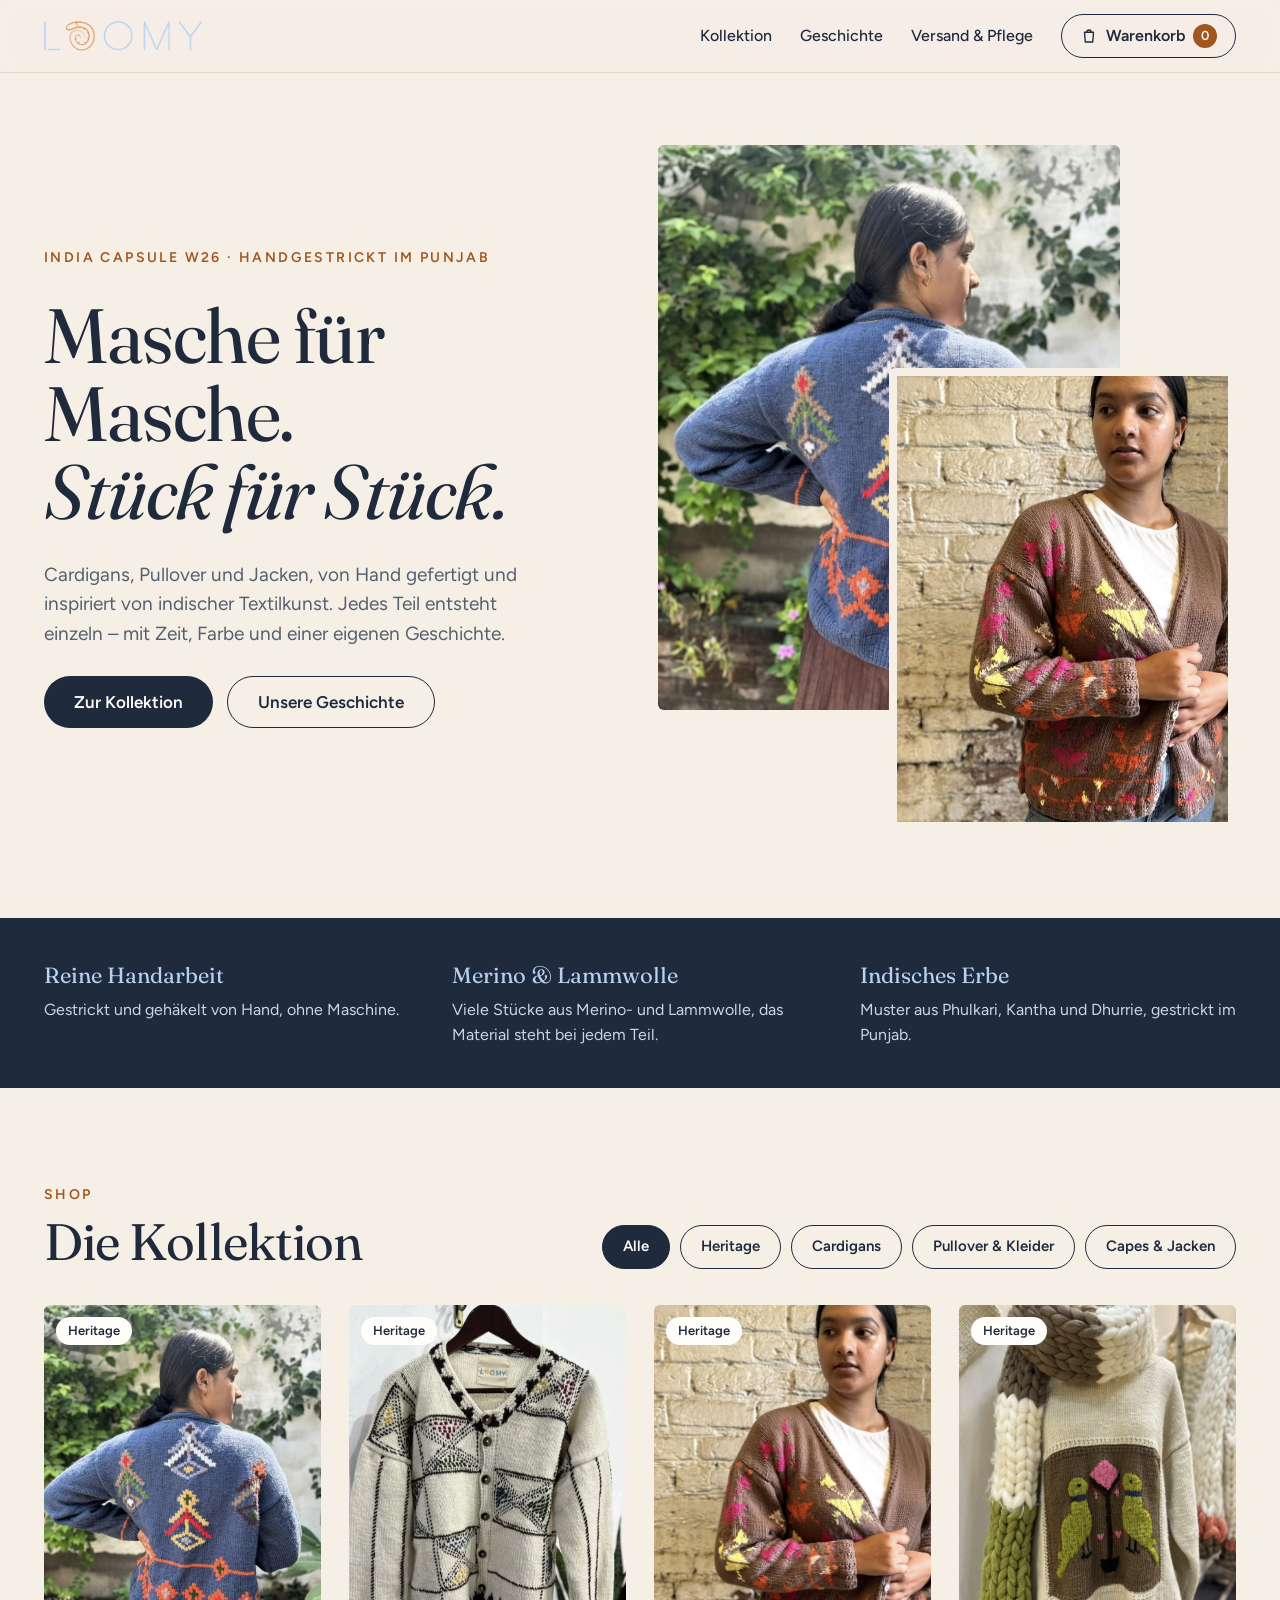
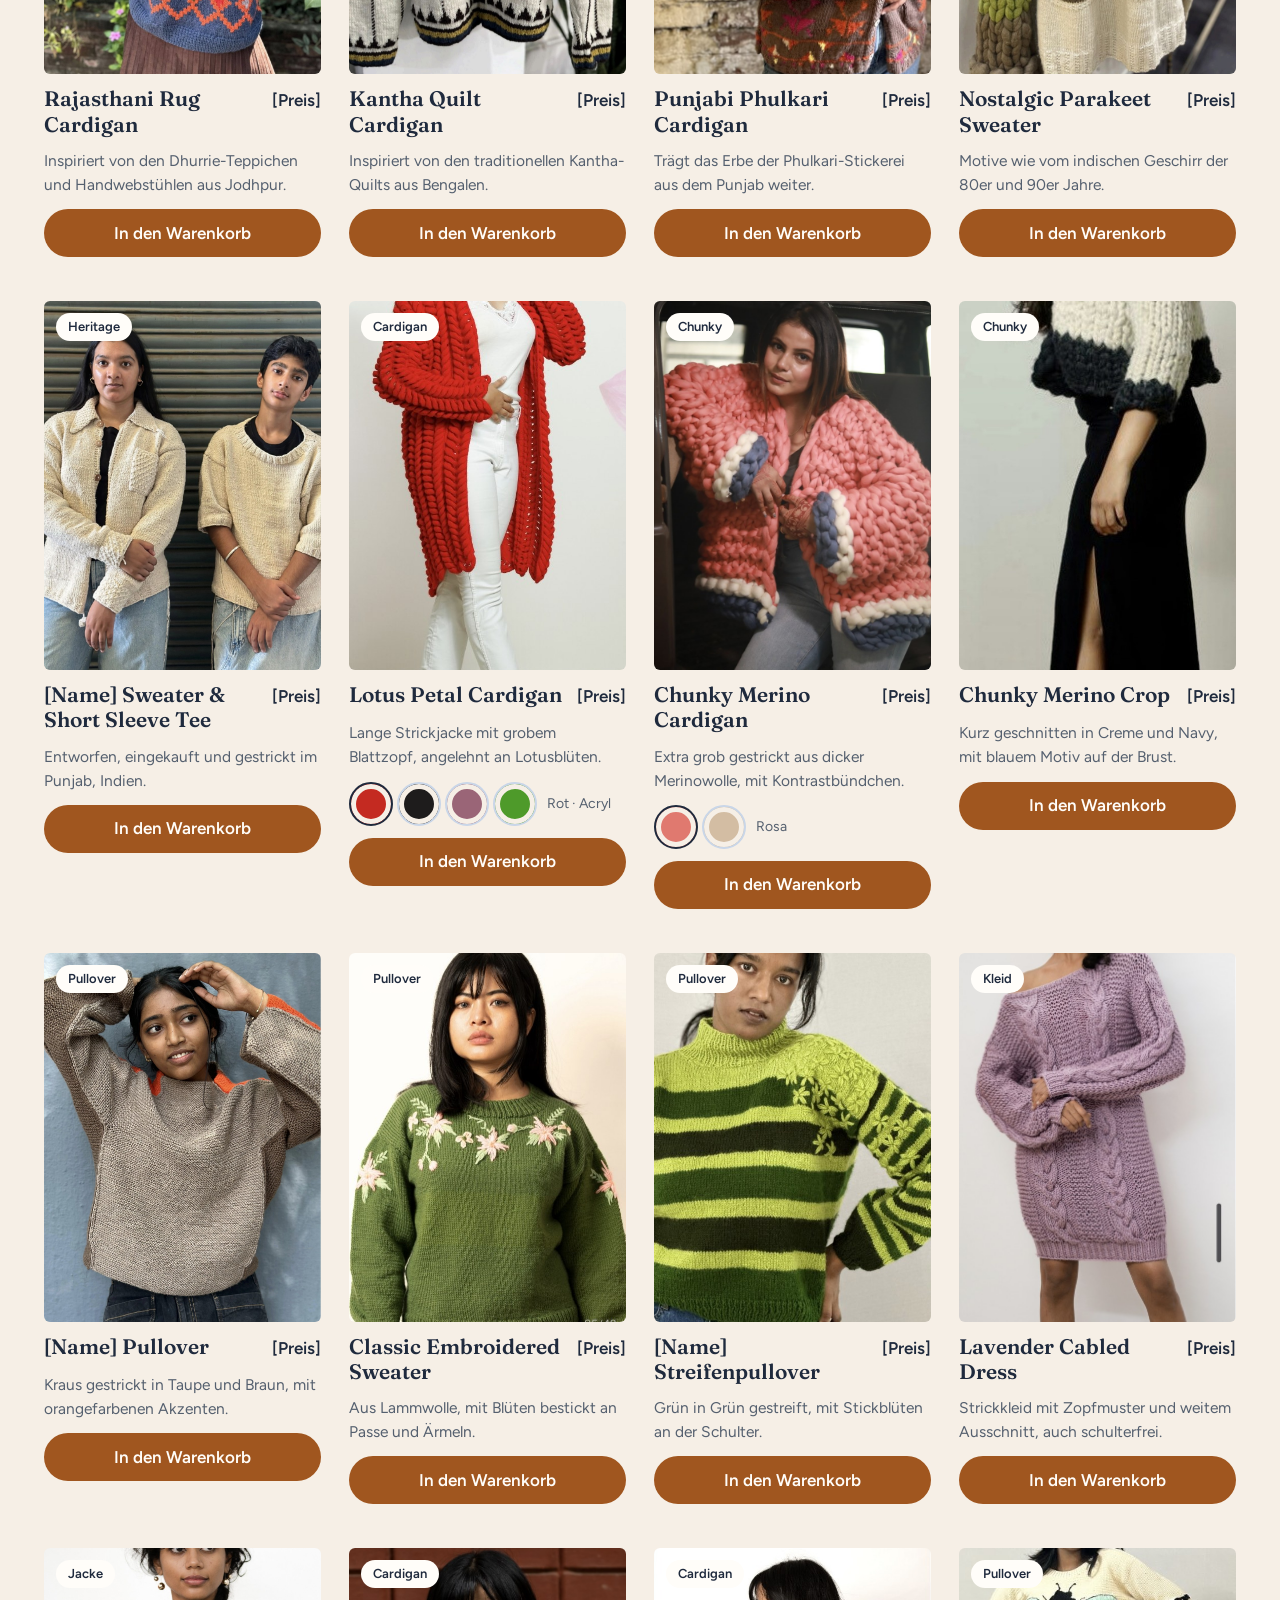
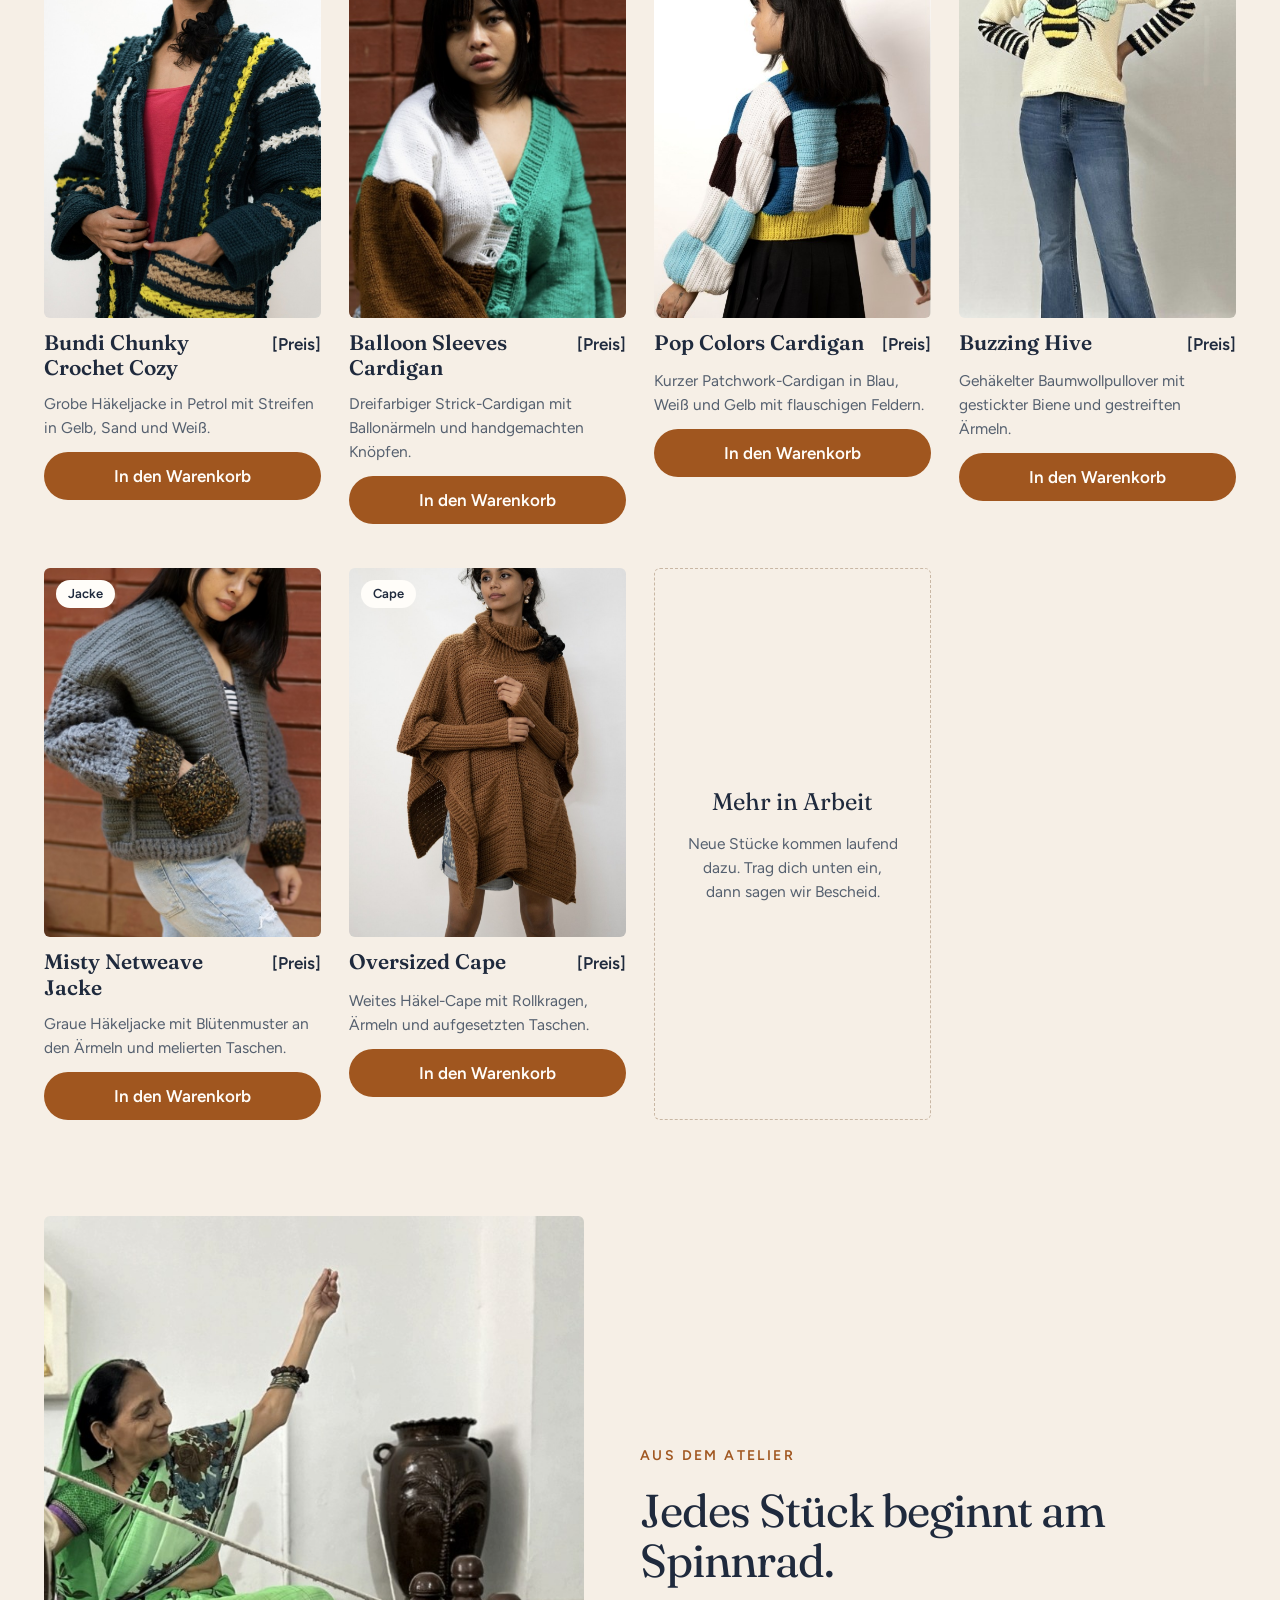
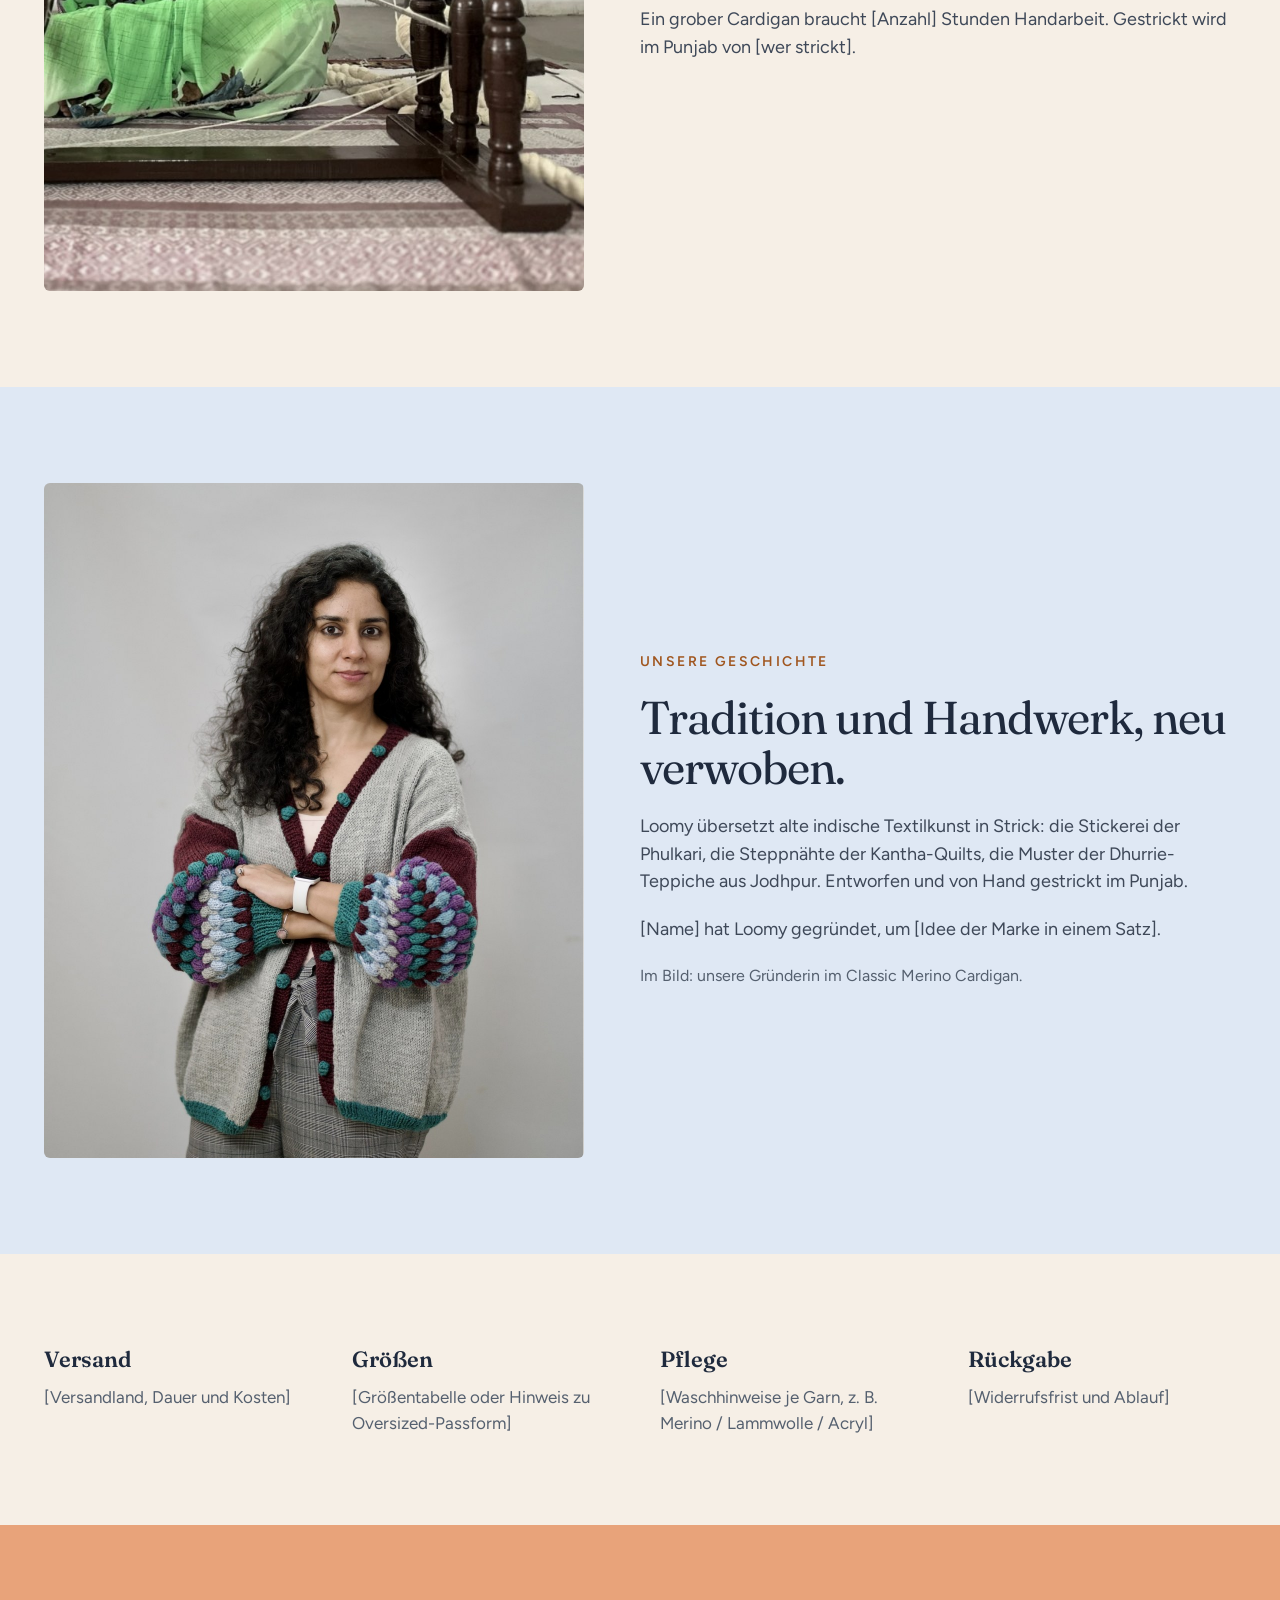
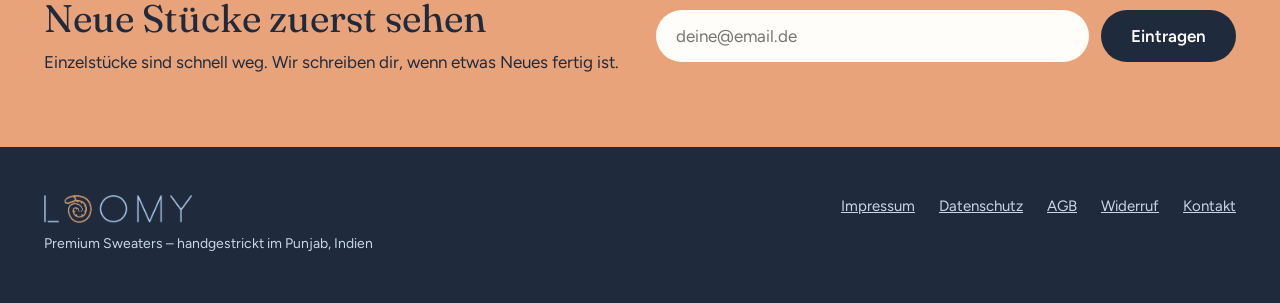
==== index.html @ 989e9a71 "Loomy Landingpage & Shop – erster Entwurf Co-Authored-By: Claude Opus 5.5 <noreply@anthropic.com> Cl" ====
<!doctype html>
<html lang="de">
<head>
<meta charset="utf-8">
<meta name="viewport" content="width=device-width, initial-scale=1">
<meta name="robots" content="noindex, nofollow">
<title>Loomy – Handgestrickt im Punjab</title>
<link rel="icon" href="img/logo.png">
<link rel="preconnect" href="https://fonts.googleapis.com">
<link rel="preconnect" href="https://fonts.gstatic.com" crossorigin>
<link rel="stylesheet" href="https://fonts.googleapis.com/css2?family=Fraunces:ital,opsz,wght@0,9..144,400;0,9..144,600;1,9..144,400&family=Figtree:wght@400;500;600&display=swap">
<style>
:root{
  --bg:#F6EFE6; --surface:#FFFDF9; --ink:#1F2A3D; --muted:#55606F; --body:#3E4858;
  --accent:#A0561F; --line:#E4D7C8; --line-soft:#EFE6DA; --placeholder:#E9DED1;
  --on-dark:#F6EFE6; --on-dark-muted:#C9D6E8; --logo-blue:#B9D0EE;
  --story:#DFE8F4; --peach:#E8A37A; --border-soft:#C9D6E8;
}
*{box-sizing:border-box}
html{scroll-behavior:smooth}
body{margin:0;background:var(--bg);color:var(--ink);font-family:'Figtree',system-ui,sans-serif;font-size:17px;line-height:1.55}
a{color:var(--ink)}a:hover{color:var(--accent)}
img{max-width:100%}
.serif{font-family:'Fraunces',Georgia,serif}
.wrap{max-width:1240px;margin:0 auto;padding-left:24px;padding-right:24px}
.eyebrow{margin:0;font-size:14px;font-weight:600;letter-spacing:2.4px;text-transform:uppercase;color:var(--accent)}
.btn{display:inline-flex;align-items:center;justify-content:center;min-height:52px;padding:0 30px;border-radius:999px;font:inherit;font-weight:600;text-decoration:none;cursor:pointer}
.btn-dark{background:var(--ink);color:var(--surface);border:none}
.btn-dark:hover{color:var(--surface);opacity:.92}
.btn-outline{background:transparent;color:var(--ink);border:1.5px solid var(--ink)}
.btn:focus-visible,button:focus-visible,a:focus-visible,input:focus-visible{outline:3px solid var(--accent);outline-offset:2px}

/* Header */
header{position:sticky;top:0;z-index:20;background:rgba(246,239,230,.94);backdrop-filter:blur(6px);border-bottom:1px solid var(--line)}
.head{display:flex;flex-wrap:wrap;align-items:center;justify-content:space-between;gap:16px;padding-top:14px;padding-bottom:14px}
.logo-link{display:flex;align-items:center;min-height:44px}
.logo-link img{height:30px;width:auto;display:block}
nav.main{display:flex;flex-wrap:wrap;align-items:center;gap:28px;font-weight:500;font-size:16px}
nav.main a{text-decoration:none}
.cart-btn{display:flex;align-items:center;gap:8px;min-height:44px;padding:0 18px;border-radius:999px;border:1.5px solid var(--ink);background:transparent;color:var(--ink);font:inherit;font-weight:600;cursor:pointer}
.badge{min-width:24px;height:24px;padding:0 7px;border-radius:999px;background:var(--accent);color:var(--surface);font-size:13px;display:inline-flex;align-items:center;justify-content:center}

/* Hero */
.hero{display:flex;flex-wrap:wrap;align-items:center;gap:56px;padding-top:72px;padding-bottom:88px}
.hero-text{flex:1 1 440px;min-width:0;display:flex;flex-direction:column;gap:28px}
.hero h1{margin:0;font-weight:400;font-size:clamp(44px,6vw,80px);line-height:1.02;letter-spacing:-1.5px}
.hero h1 em{font-style:italic}
.lead{margin:0;max-width:480px;font-size:19px;color:var(--muted)}
.actions{display:flex;flex-wrap:wrap;gap:14px}
.hero-pics{flex:1 1 460px;min-width:0;display:grid;grid-template-columns:repeat(5,minmax(0,1fr));grid-template-rows:80px 1fr 120px}
.hero-pics .main{grid-column:1/5;grid-row:1/3;width:100%;height:100%;min-height:520px;object-fit:cover;border-radius:6px}
.hero-pics .inset{grid-column:3/6;grid-row:2/4;align-self:end;width:100%;aspect-ratio:3/4;object-fit:cover;border-radius:6px;border:8px solid var(--bg)}

/* Value band */
.band{background:var(--ink);color:var(--on-dark)}
.band .wrap{padding-top:40px;padding-bottom:40px;display:grid;grid-template-columns:repeat(auto-fit,minmax(240px,1fr));gap:32px}
.band h3{margin:0 0 6px;font-family:'Fraunces',serif;font-weight:400;font-size:22px;color:var(--logo-blue)}
.band p{margin:0;color:var(--on-dark-muted);font-size:16px}

/* Shop */
#shop{padding-top:96px;padding-bottom:64px;display:flex;flex-direction:column;gap:36px}
.shop-head{display:flex;flex-wrap:wrap;align-items:flex-end;justify-content:space-between;gap:24px}
.shop-head h2{margin:10px 0 0;font-weight:400;font-size:clamp(36px,4vw,56px);line-height:1.05;letter-spacing:-1px}
.filters{display:flex;flex-wrap:wrap;gap:10px}
.filters button{min-height:44px;padding:0 20px;border-radius:999px;font:inherit;font-size:15px;font-weight:600;cursor:pointer;border:1.5px solid var(--ink);background:transparent;color:var(--ink)}
.filters button[aria-pressed="true"]{background:var(--ink);color:var(--surface)}
.grid{display:grid;grid-template-columns:repeat(auto-fill,minmax(260px,1fr));gap:44px 28px}
.card{display:flex;flex-direction:column;gap:12px}
.card .pic{position:relative;border-radius:6px;overflow:hidden;background:var(--placeholder)}
.card .pic img{display:block;width:100%;aspect-ratio:3/4;object-fit:cover;transition:transform .5s ease}
.card:hover .pic img{transform:scale(1.03)}
.tag{position:absolute;top:12px;left:12px;padding:4px 12px;border-radius:999px;background:var(--surface);font-size:13px;font-weight:600}
.card .row{display:flex;justify-content:space-between;align-items:baseline;gap:12px}
.card h3{margin:0;font-family:'Fraunces',serif;font-weight:600;font-size:21px;line-height:1.2}
.price{margin:0;font-weight:600;white-space:nowrap}
.desc{margin:0;color:var(--muted);font-size:15.5px}
.swatches{display:flex;flex-wrap:wrap;align-items:center;gap:4px}
.swatch{width:44px;height:44px;padding:0;border-radius:999px;cursor:pointer;border:2px solid var(--border-soft);box-shadow:inset 0 0 0 5px var(--bg)}
.swatch[aria-pressed="true"]{border-color:var(--ink)}
.swatch-label{margin-left:6px;font-size:14px;color:var(--muted)}
.add{min-height:48px;border-radius:999px;border:none;background:var(--accent);color:var(--surface);font:inherit;font-weight:600;cursor:pointer}
.add:hover{filter:brightness(1.08)}
.more{display:flex;flex-direction:column;justify-content:center;align-items:center;gap:12px;min-height:360px;padding:32px;border:1.5px dashed #C9B7A4;border-radius:6px;text-align:center}
.more p{margin:0}

/* Split sections */
.split{display:flex;flex-wrap:wrap;align-items:center;gap:56px}
.split > img{flex:1 1 400px;min-width:0;width:100%;max-width:540px;aspect-ratio:4/5;object-fit:cover;border-radius:6px}
.split .text{flex:1 1 380px;min-width:0;display:flex;flex-direction:column;gap:20px}
.split h2{margin:0;font-weight:400;font-size:clamp(32px,3.6vw,52px);line-height:1.08;letter-spacing:-1px}
.split p.body{margin:0;font-size:18px;color:var(--body)}
.atelier{padding-top:32px;padding-bottom:96px}
.story{background:var(--story)}
.story .wrap{padding-top:96px;padding-bottom:96px}

/* Service */
#service{padding-top:88px;padding-bottom:88px;display:grid;grid-template-columns:repeat(auto-fit,minmax(240px,1fr));gap:40px}
#service h3{margin:0 0 8px;font-family:'Fraunces',serif;font-weight:600;font-size:22px}
#service p{margin:0;color:var(--muted)}

/* Newsletter */
.newsletter{background:var(--peach);color:var(--ink)}
.newsletter .wrap{padding-top:72px;padding-bottom:72px;display:flex;flex-wrap:wrap;align-items:center;justify-content:space-between;gap:32px}
.newsletter h2{margin:0 0 10px;font-weight:400;font-size:clamp(30px,3vw,42px);line-height:1.1}
.newsletter p{margin:0;font-size:17px}
.nl-form{flex:1 1 380px;display:flex;flex-wrap:wrap;gap:12px}
.nl-form input{flex:1 1 220px;min-height:52px;padding:0 20px;border-radius:999px;border:none;font:inherit;color:var(--ink);background:var(--surface)}
.sr-only{position:absolute;width:1px;height:1px;overflow:hidden;clip:rect(0 0 0 0);white-space:nowrap}

/* Footer */
footer{background:var(--ink);color:var(--on-dark-muted)}
footer .wrap{padding-top:48px;padding-bottom:48px;display:flex;flex-wrap:wrap;justify-content:space-between;gap:24px;font-size:15px}
footer img{height:28px;width:auto;display:block}
footer p{margin:10px 0 0;font-size:14px}
footer nav{display:flex;flex-wrap:wrap;gap:24px}
footer a{color:var(--on-dark-muted)}footer a:hover{color:var(--on-dark)}

/* Cart drawer */
.overlay{position:fixed;inset:0;z-index:50;background:rgba(31,42,61,.45);display:flex;justify-content:flex-end}
.overlay[hidden]{display:none}
.drawer{width:100%;max-width:420px;height:100%;background:var(--surface);display:flex;flex-direction:column}
.drawer-head{display:flex;align-items:center;justify-content:space-between;padding:20px 24px;border-bottom:1px solid var(--line)}
.drawer-head h2{margin:0;font-family:'Fraunces',serif;font-weight:600;font-size:26px}
.icon-btn{width:44px;height:44px;border-radius:999px;border:1px solid var(--line);background:transparent;cursor:pointer;display:flex;align-items:center;justify-content:center;color:var(--ink)}
.drawer-body{flex:1 1 auto;overflow-y:auto;padding:8px 24px}
.empty{margin:40px 0;color:var(--muted);text-align:center}
.line{display:flex;gap:16px;padding:16px 0;border-bottom:1px solid var(--line-soft)}
.line img{width:80px;height:104px;object-fit:cover;border-radius:4px;flex:none}
.line .info{flex:1 1 auto;display:flex;flex-direction:column;gap:6px}
.line p{margin:0}
.line .sub{color:var(--muted);font-size:14px}
.qty{display:flex;align-items:center;gap:10px}
.qty button.step{width:44px;height:44px;border-radius:999px;border:1px solid var(--border-soft);background:transparent;font:inherit;font-size:20px;cursor:pointer;color:var(--ink)}
.qty span{min-width:20px;text-align:center;font-weight:600}
.remove{margin-left:auto;min-height:44px;border:none;background:transparent;color:var(--muted);font:inherit;font-size:14px;text-decoration:underline;cursor:pointer}
.drawer-foot{padding:20px 24px 28px;border-top:1px solid var(--line);display:flex;flex-direction:column;gap:14px}
.total{display:flex;justify-content:space-between;font-weight:600}
.drawer-foot small{color:var(--muted);font-size:14px}

@media (max-width:600px){
  nav.main{gap:16px}
  nav.main a{display:none}
  .hero{padding-top:40px;gap:40px}
  .hero-pics .main{min-height:380px}
}
</style>
</head>
<body>

<header>
  <div class="wrap head">
    <a class="logo-link" href="#top" aria-label="Loomy – zur Startseite"><img src="img/logo.png" alt="Loomy"></a>
    <nav class="main" aria-label="Hauptnavigation">
      <a href="#shop">Kollektion</a>
      <a href="#geschichte">Geschichte</a>
      <a href="#service">Versand &amp; Pflege</a>
      <button class="cart-btn" id="openCart" aria-label="Warenkorb öffnen">
        <svg aria-hidden="true" width="18" height="18" viewBox="0 0 24 24" fill="none" stroke="currentColor" stroke-width="1.8" stroke-linecap="round" stroke-linejoin="round"><path d="M6 7h12l-1 13H7L6 7z"/><path d="M9 7a3 3 0 0 1 6 0"/></svg>
        <span>Warenkorb</span>
        <span class="badge" id="cartBadge">0</span>
      </button>
    </nav>
  </div>
</header>

<main>
<section id="top" class="wrap hero">
  <div class="hero-text">
    <p class="eyebrow">India Capsule W26 · Handgestrickt im Punjab</p>
    <h1 class="serif">Masche für Masche.<br><em>Stück für Stück.</em></h1>
    <p class="lead">Cardigans, Pullover und Jacken, von Hand gefertigt und inspiriert von indischer Textilkunst. Jedes Teil entsteht einzeln – mit Zeit, Farbe und einer eigenen Geschichte.</p>
    <div class="actions">
      <a class="btn btn-dark" href="#shop">Zur Kollektion</a>
      <a class="btn btn-outline" href="#geschichte">Unsere Geschichte</a>
    </div>
  </div>
  <div class="hero-pics">
    <img class="main" src="img/rug.jpg" alt="Blauer Strick-Cardigan mit Dhurrie-Motiven, Rückansicht">
    <img class="inset" src="img/phulkari.jpg" alt="Brauner Cardigan mit Phulkari-Motiven">
  </div>
</section>

<section class="band" aria-label="Was uns ausmacht">
  <div class="wrap">
    <div><h3>Reine Handarbeit</h3><p>Gestrickt und gehäkelt von Hand, ohne Maschine.</p></div>
    <div><h3>Merino &amp; Lammwolle</h3><p>Viele Stücke aus Merino- und Lammwolle, das Material steht bei jedem Teil.</p></div>
    <div><h3>Indisches Erbe</h3><p>Muster aus Phulkari, Kantha und Dhurrie, gestrickt im Punjab.</p></div>
  </div>
</section>

<section id="shop" class="wrap">
  <div class="shop-head">
    <div>
      <p class="eyebrow">Shop</p>
      <h2 class="serif">Die Kollektion</h2>
    </div>
    <div class="filters" id="filters" role="group" aria-label="Kategorie filtern"></div>
  </div>
  <div class="grid" id="grid"></div>
</section>

<section class="wrap split atelier" aria-label="Aus dem Atelier">
  <img src="img/spinning.jpg" alt="Eine Frau im grünen Sari spinnt Garn an einem hölzernen Spinnrad" loading="lazy">
  <div class="text">
    <p class="eyebrow">Aus dem Atelier</p>
    <h2 class="serif">Jedes Stück beginnt am Spinnrad.</h2>
    <p class="body">Ein grober Cardigan braucht [Anzahl] Stunden Handarbeit. Gestrickt wird im Punjab von [wer strickt].</p>
  </div>
</section>

<section id="geschichte" class="story">
  <div class="wrap split">
    <img src="img/founder.jpg" alt="Die Gründerin im grauen Merino-Cardigan mit bunten Bubble-Ärmeln" loading="lazy">
    <div class="text">
      <p class="eyebrow">Unsere Geschichte</p>
      <h2 class="serif">Tradition und Handwerk, neu verwoben.</h2>
      <p class="body">Loomy übersetzt alte indische Textilkunst in Strick: die Stickerei der Phulkari, die Steppnähte der Kantha-Quilts, die Muster der Dhurrie-Teppiche aus Jodhpur. Entworfen und von Hand gestrickt im Punjab.</p>
      <p class="body">[Name] hat Loomy gegründet, um [Idee der Marke in einem Satz].</p>
      <p class="body" style="font-size:16px;color:var(--muted)">Im Bild: unsere Gründerin im Classic Merino Cardigan.</p>
    </div>
  </div>
</section>

<section id="service" class="wrap">
  <div><h3>Versand</h3><p>[Versandland, Dauer und Kosten]</p></div>
  <div><h3>Größen</h3><p>[Größentabelle oder Hinweis zu Oversized-Passform]</p></div>
  <div><h3>Pflege</h3><p>[Waschhinweise je Garn, z. B. Merino / Lammwolle / Acryl]</p></div>
  <div><h3>Rückgabe</h3><p>[Widerrufsfrist und Ablauf]</p></div>
</section>

<section class="newsletter" aria-label="Newsletter">
  <div class="wrap">
    <div style="flex:1 1 380px">
      <h2 class="serif">Neue Stücke zuerst sehen</h2>
      <p>Einzelstücke sind schnell weg. Wir schreiben dir, wenn etwas Neues fertig ist.</p>
    </div>
    <form class="nl-form" onsubmit="return false">
      <label class="sr-only" for="nl-mail">E-Mail-Adresse</label>
      <input id="nl-mail" type="email" placeholder="deine@email.de">
      <button class="btn btn-dark" type="submit">Eintragen</button>
    </form>
  </div>
</section>
</main>

<footer>
  <div class="wrap">
    <div>
      <img src="img/logo.png" alt="Loomy">
      <p>Premium Sweaters – handgestrickt im Punjab, Indien</p>
    </div>
    <nav aria-label="Rechtliches">
      <a href="#top">Impressum</a>
      <a href="#top">Datenschutz</a>
      <a href="#top">AGB</a>
      <a href="#top">Widerruf</a>
      <a href="#top">Kontakt</a>
    </nav>
  </div>
</footer>

<div class="overlay" id="overlay" hidden>
  <aside class="drawer" role="dialog" aria-modal="true" aria-labelledby="cartTitle">
    <div class="drawer-head">
      <h2 id="cartTitle">Warenkorb</h2>
      <button class="icon-btn" id="closeCart" aria-label="Warenkorb schließen">
        <svg aria-hidden="true" width="18" height="18" viewBox="0 0 24 24" fill="none" stroke="currentColor" stroke-width="2" stroke-linecap="round"><path d="M6 6l12 12M18 6L6 18"/></svg>
      </button>
    </div>
    <div class="drawer-body" id="cartBody"></div>
    <div class="drawer-foot">
      <div class="total"><span id="cartCount">0 Artikel</span><span>[Summe]</span></div>
      <small>inkl. MwSt., zzgl. [Versandkosten]</small>
      <button class="btn btn-dark" type="button">Zur Kasse</button>
    </div>
  </aside>
</div>

<script src="shop.js"></script>
</body>
</html>
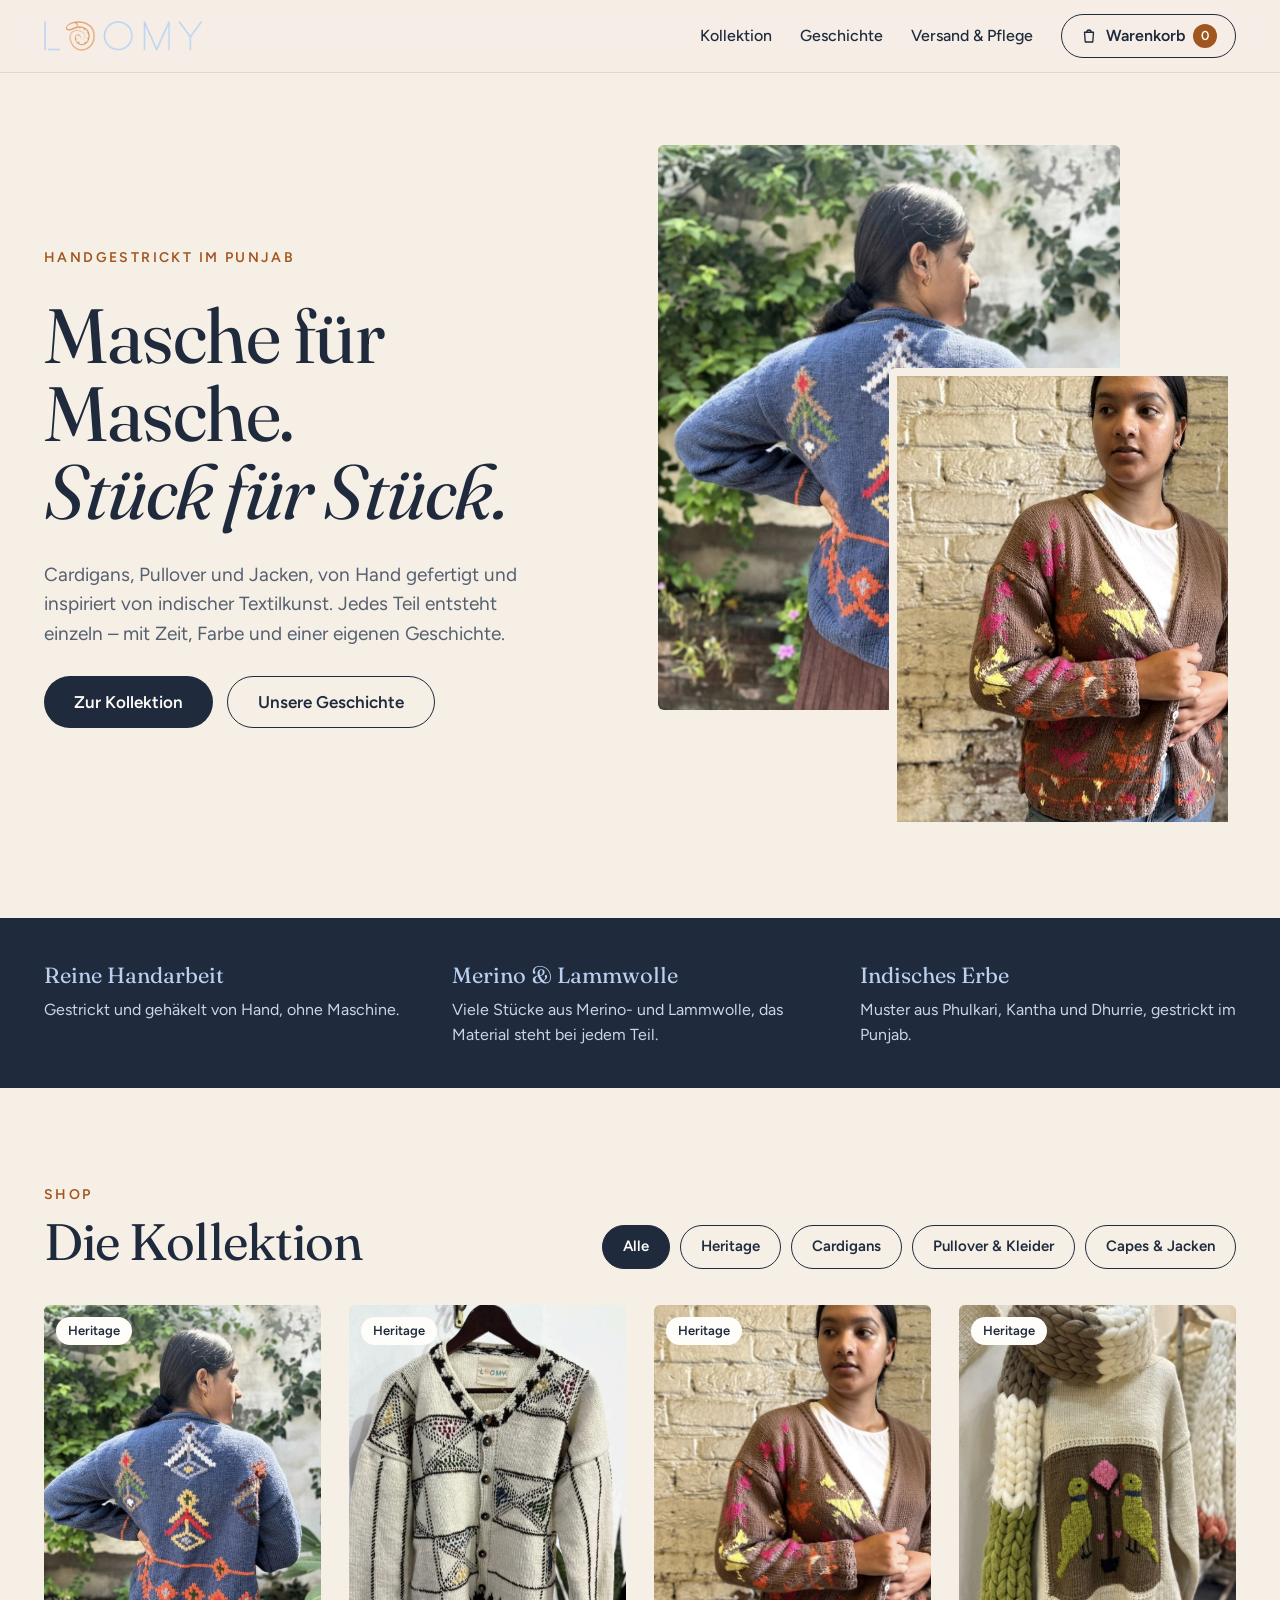
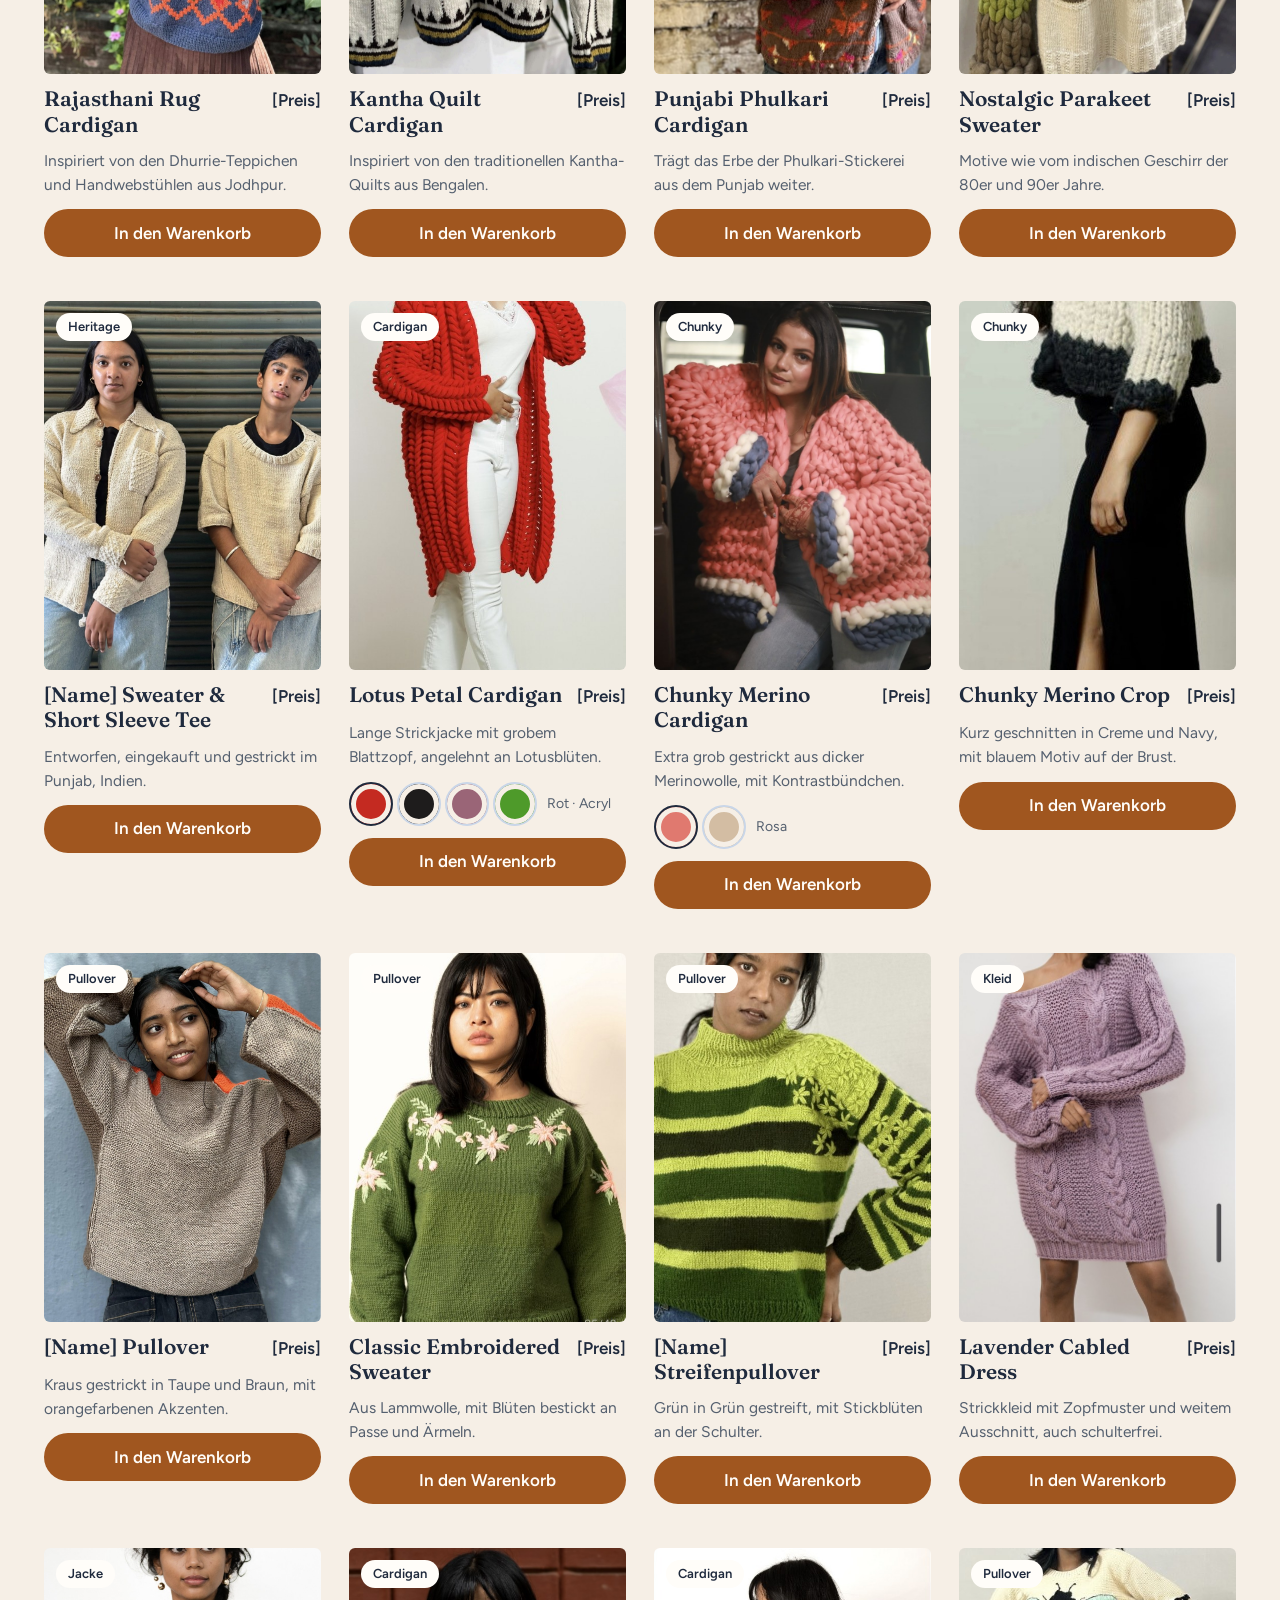
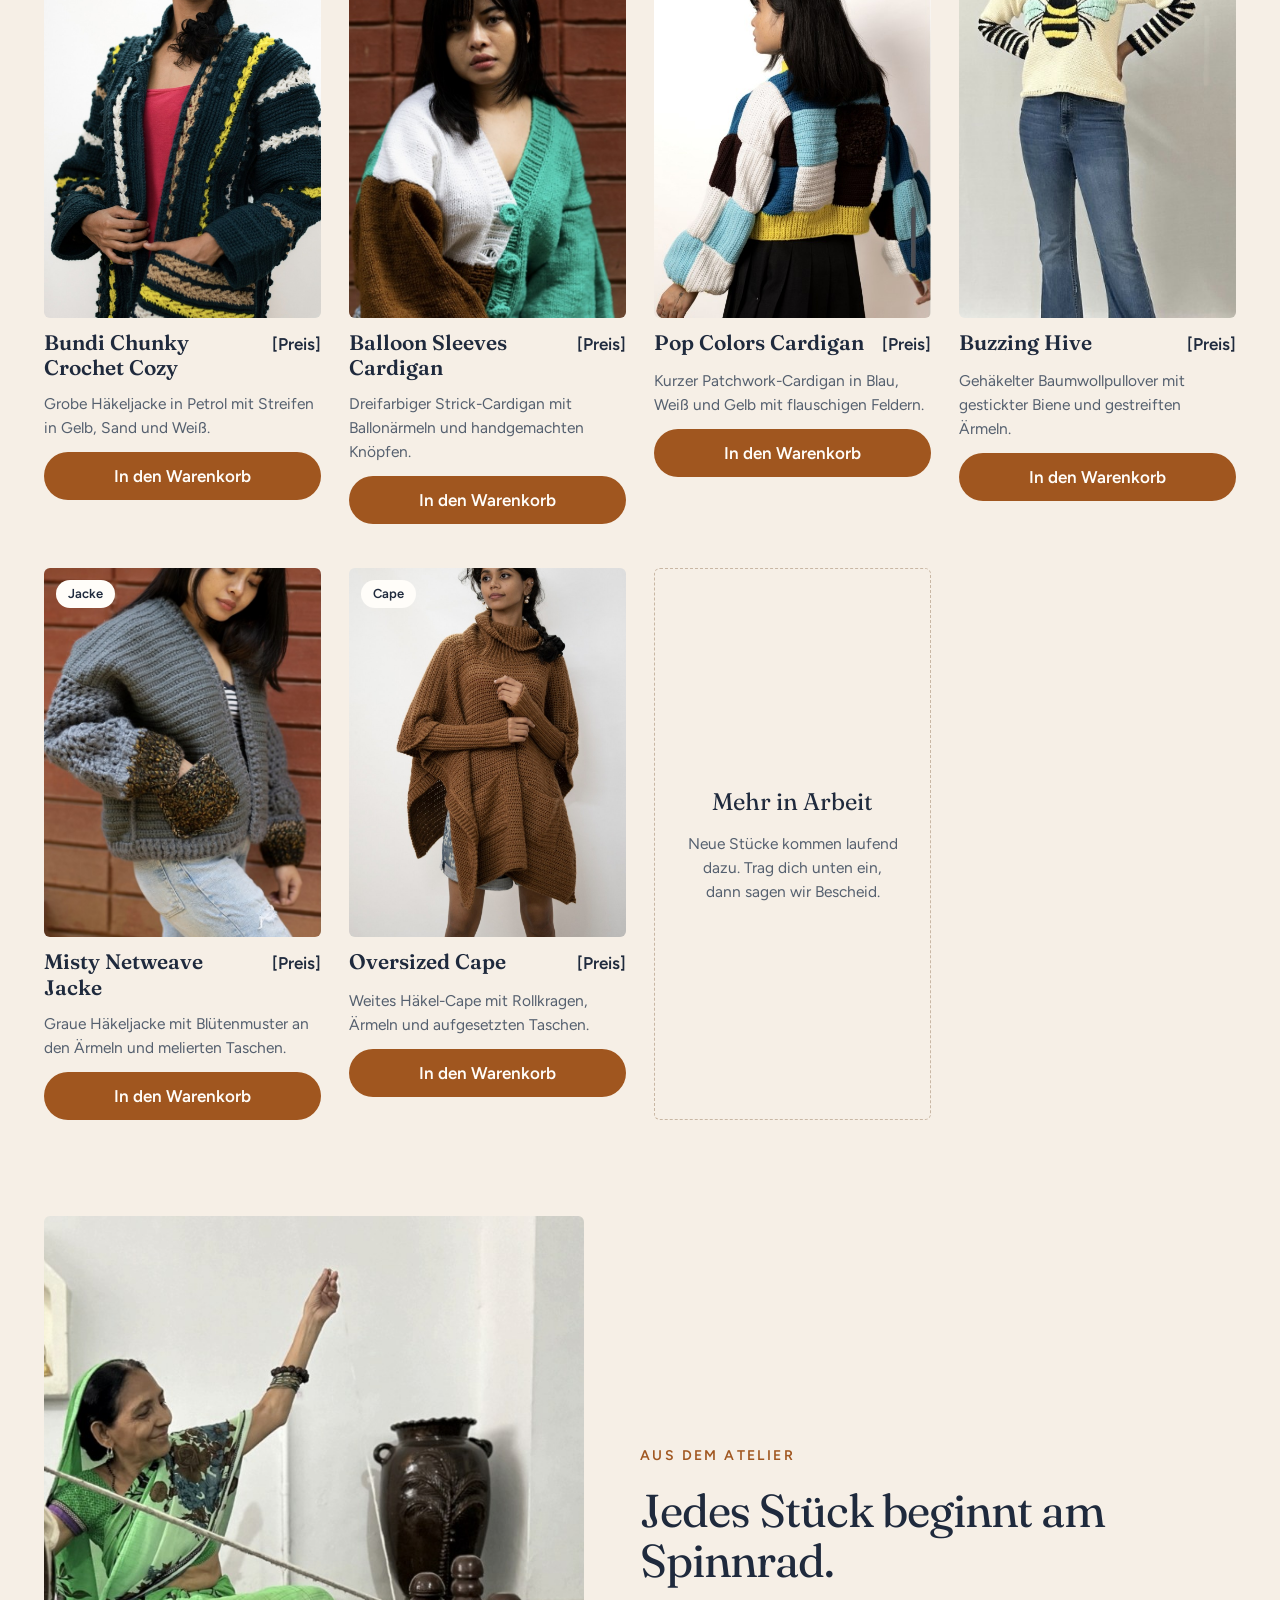
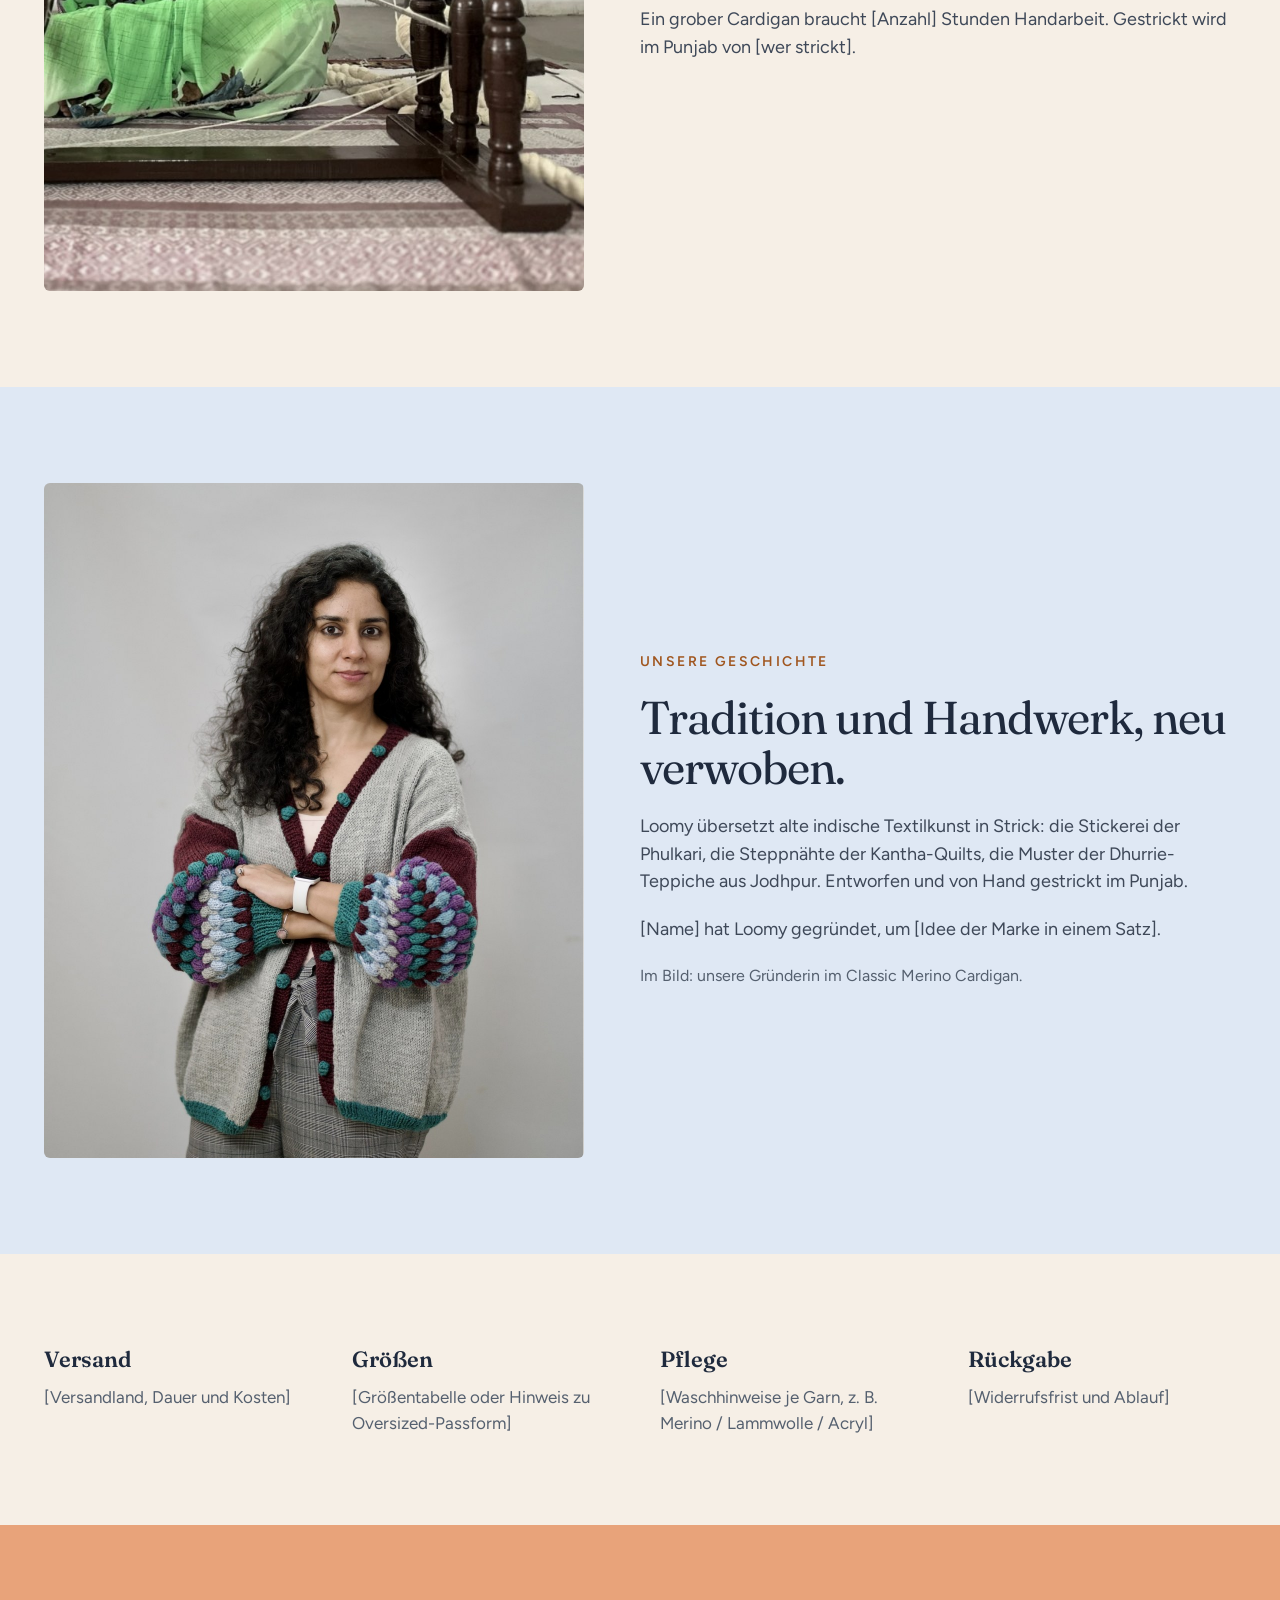
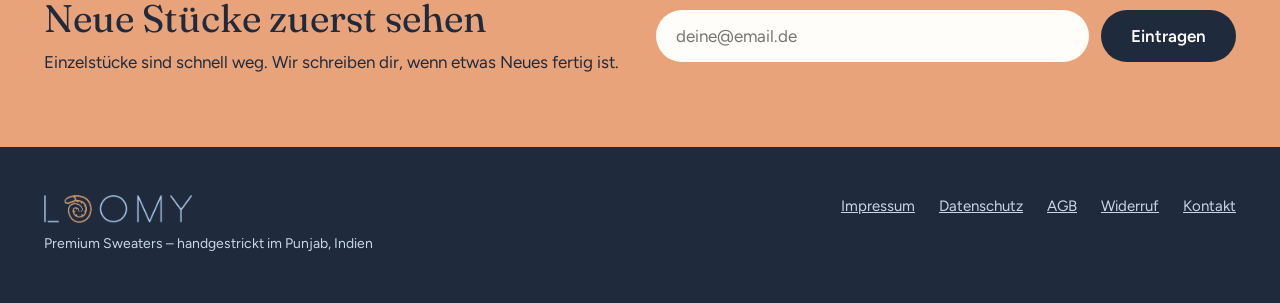
==== commit 1b2f364b: "Shop: Hinweis auf India Capsule W26 entfernt Co-Authored-By: Claude Opus 5.5 <noreply@anthropic.com>" ====
--- a/index.html
+++ b/index.html
@@ -166,7 +166,7 @@
 <main>
 <section id="top" class="wrap hero">
   <div class="hero-text">
-    <p class="eyebrow">India Capsule W26 · Handgestrickt im Punjab</p>
+    <p class="eyebrow">Handgestrickt im Punjab</p>
     <h1 class="serif">Masche für Masche.<br><em>Stück für Stück.</em></h1>
     <p class="lead">Cardigans, Pullover und Jacken, von Hand gefertigt und inspiriert von indischer Textilkunst. Jedes Teil entsteht einzeln – mit Zeit, Farbe und einer eigenen Geschichte.</p>
     <div class="actions">
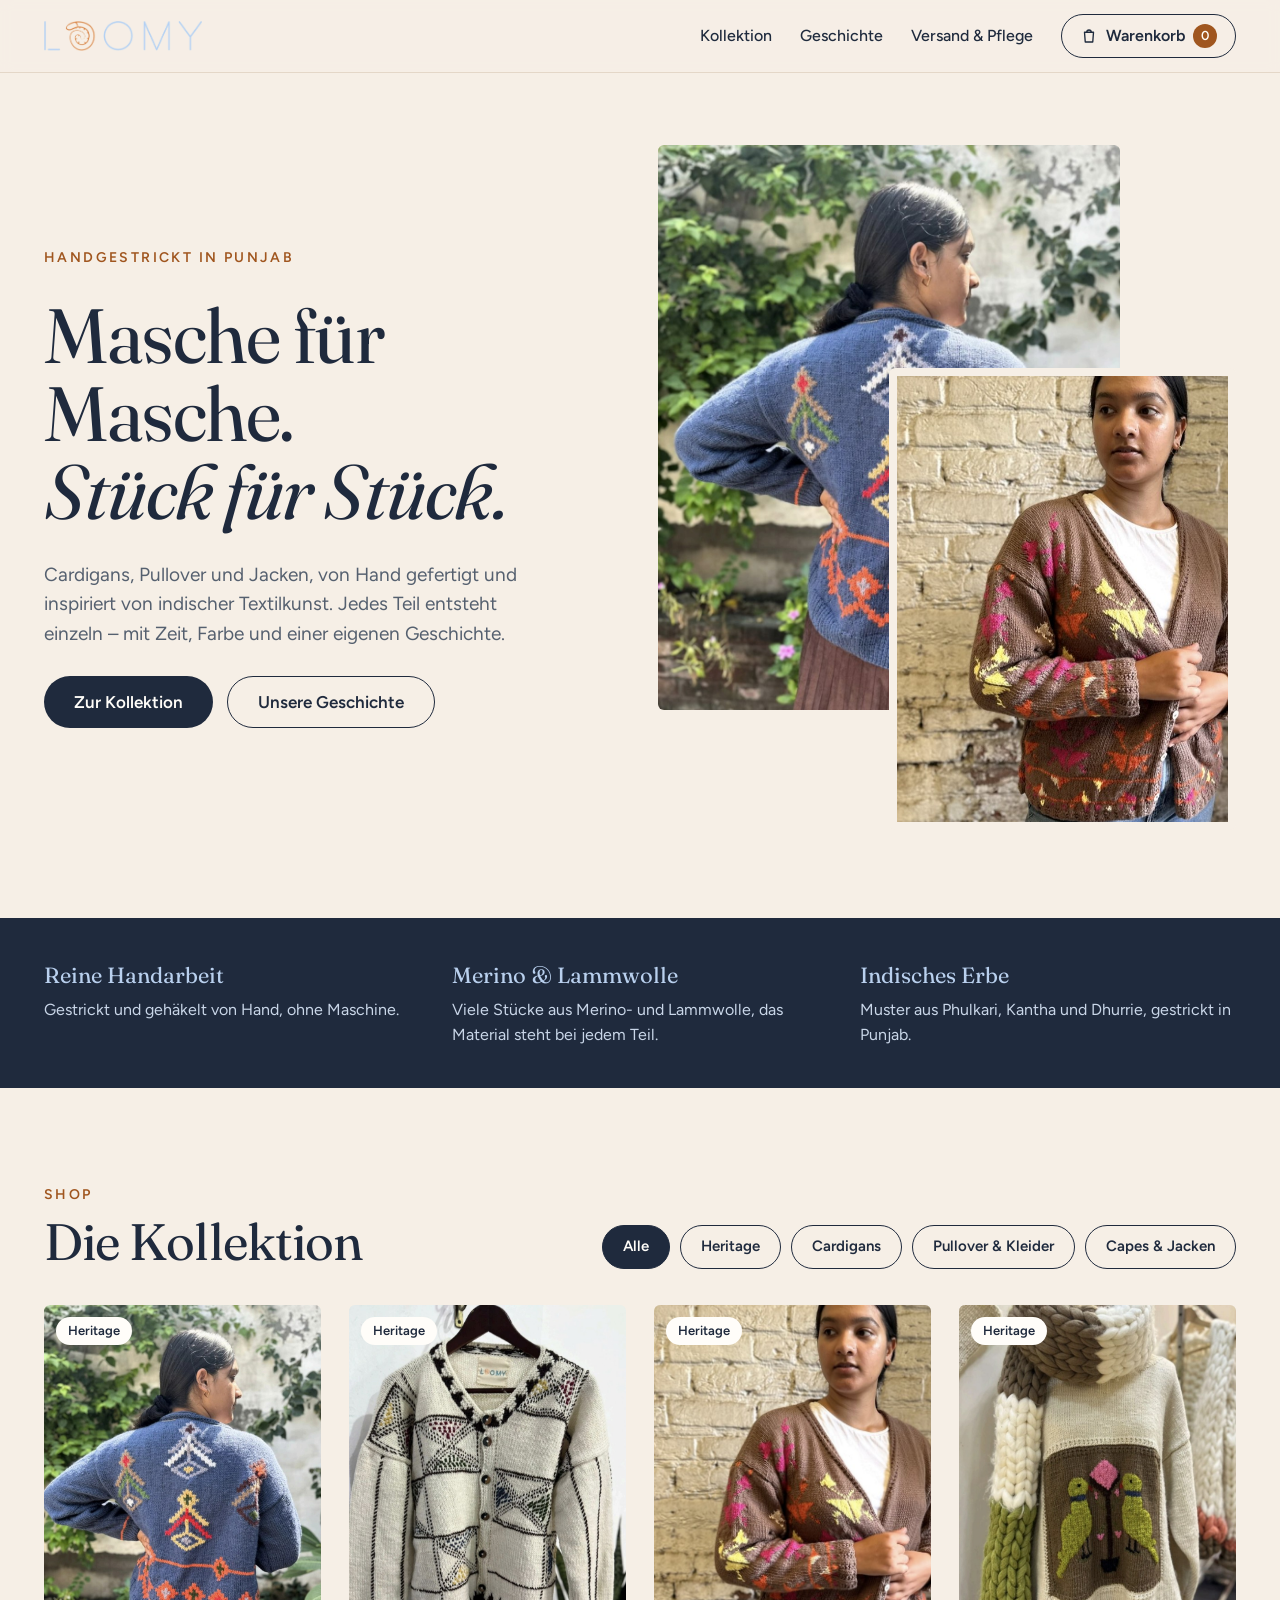
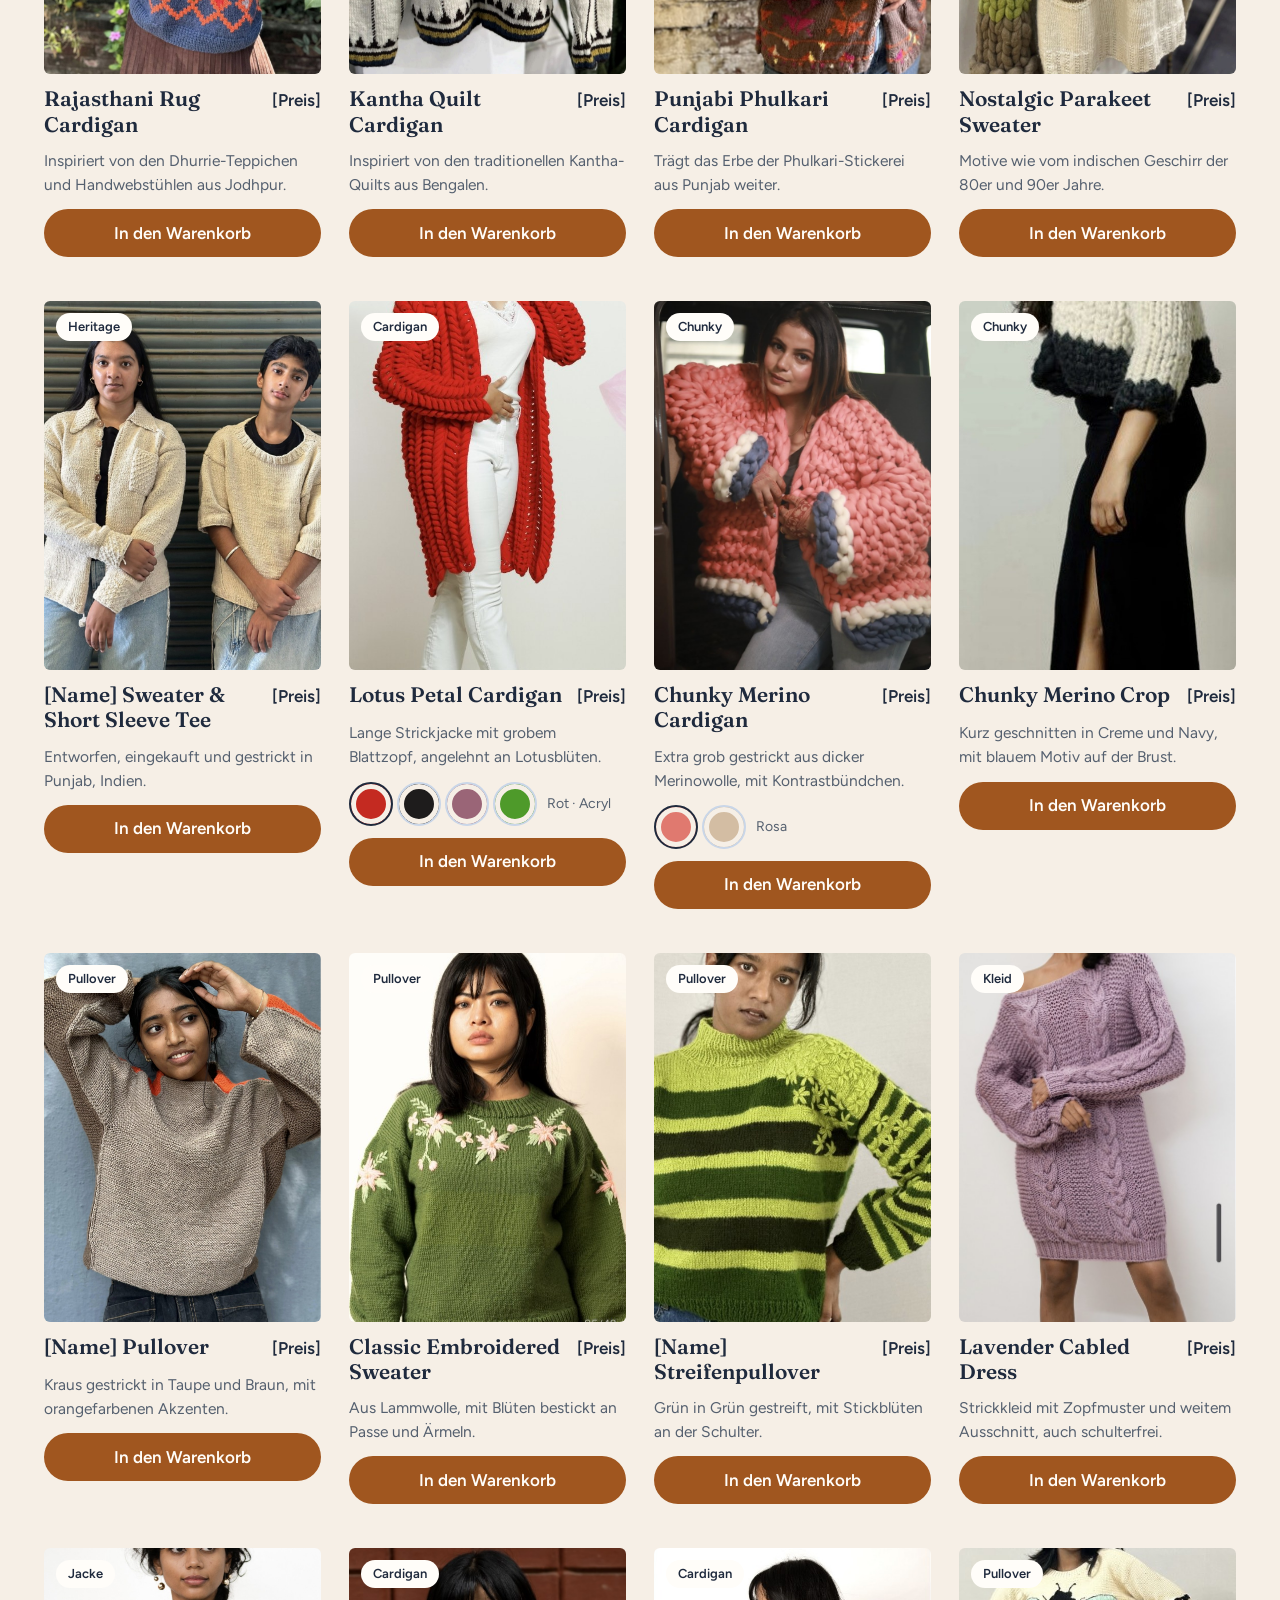
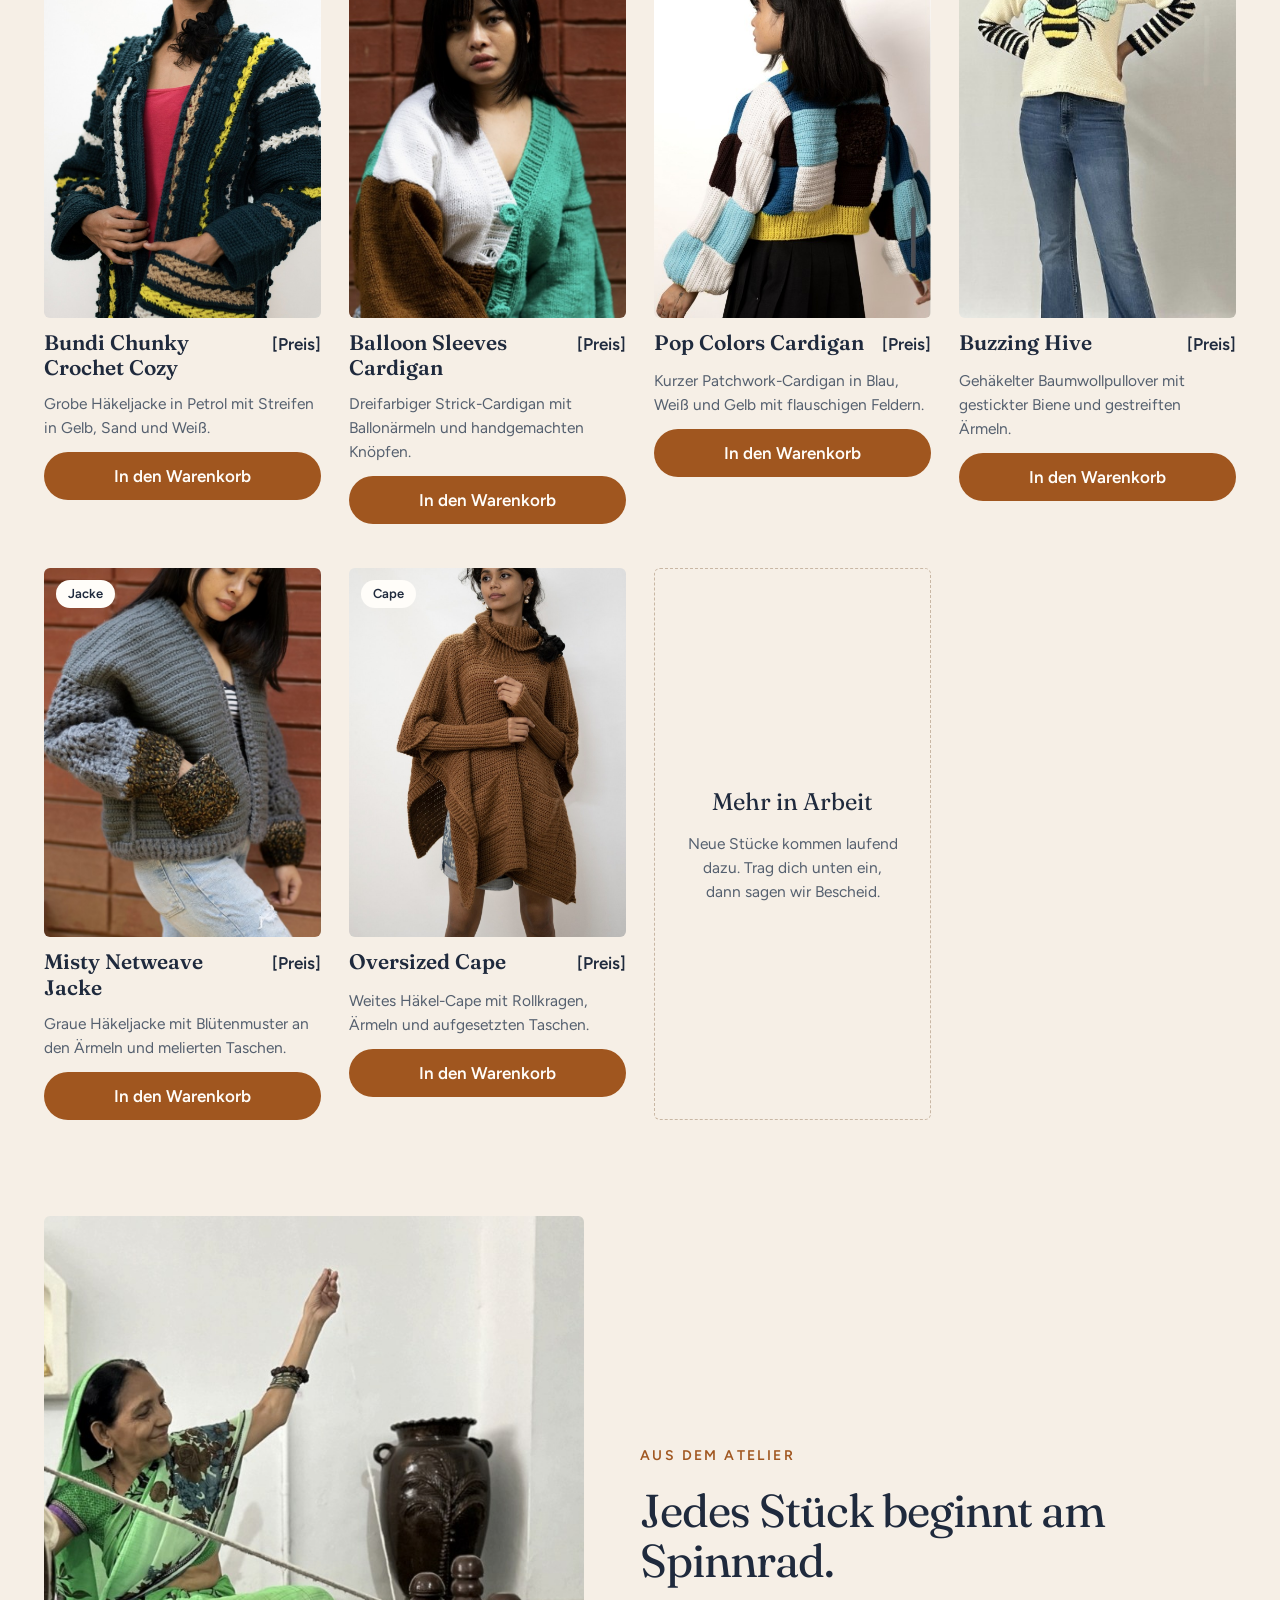
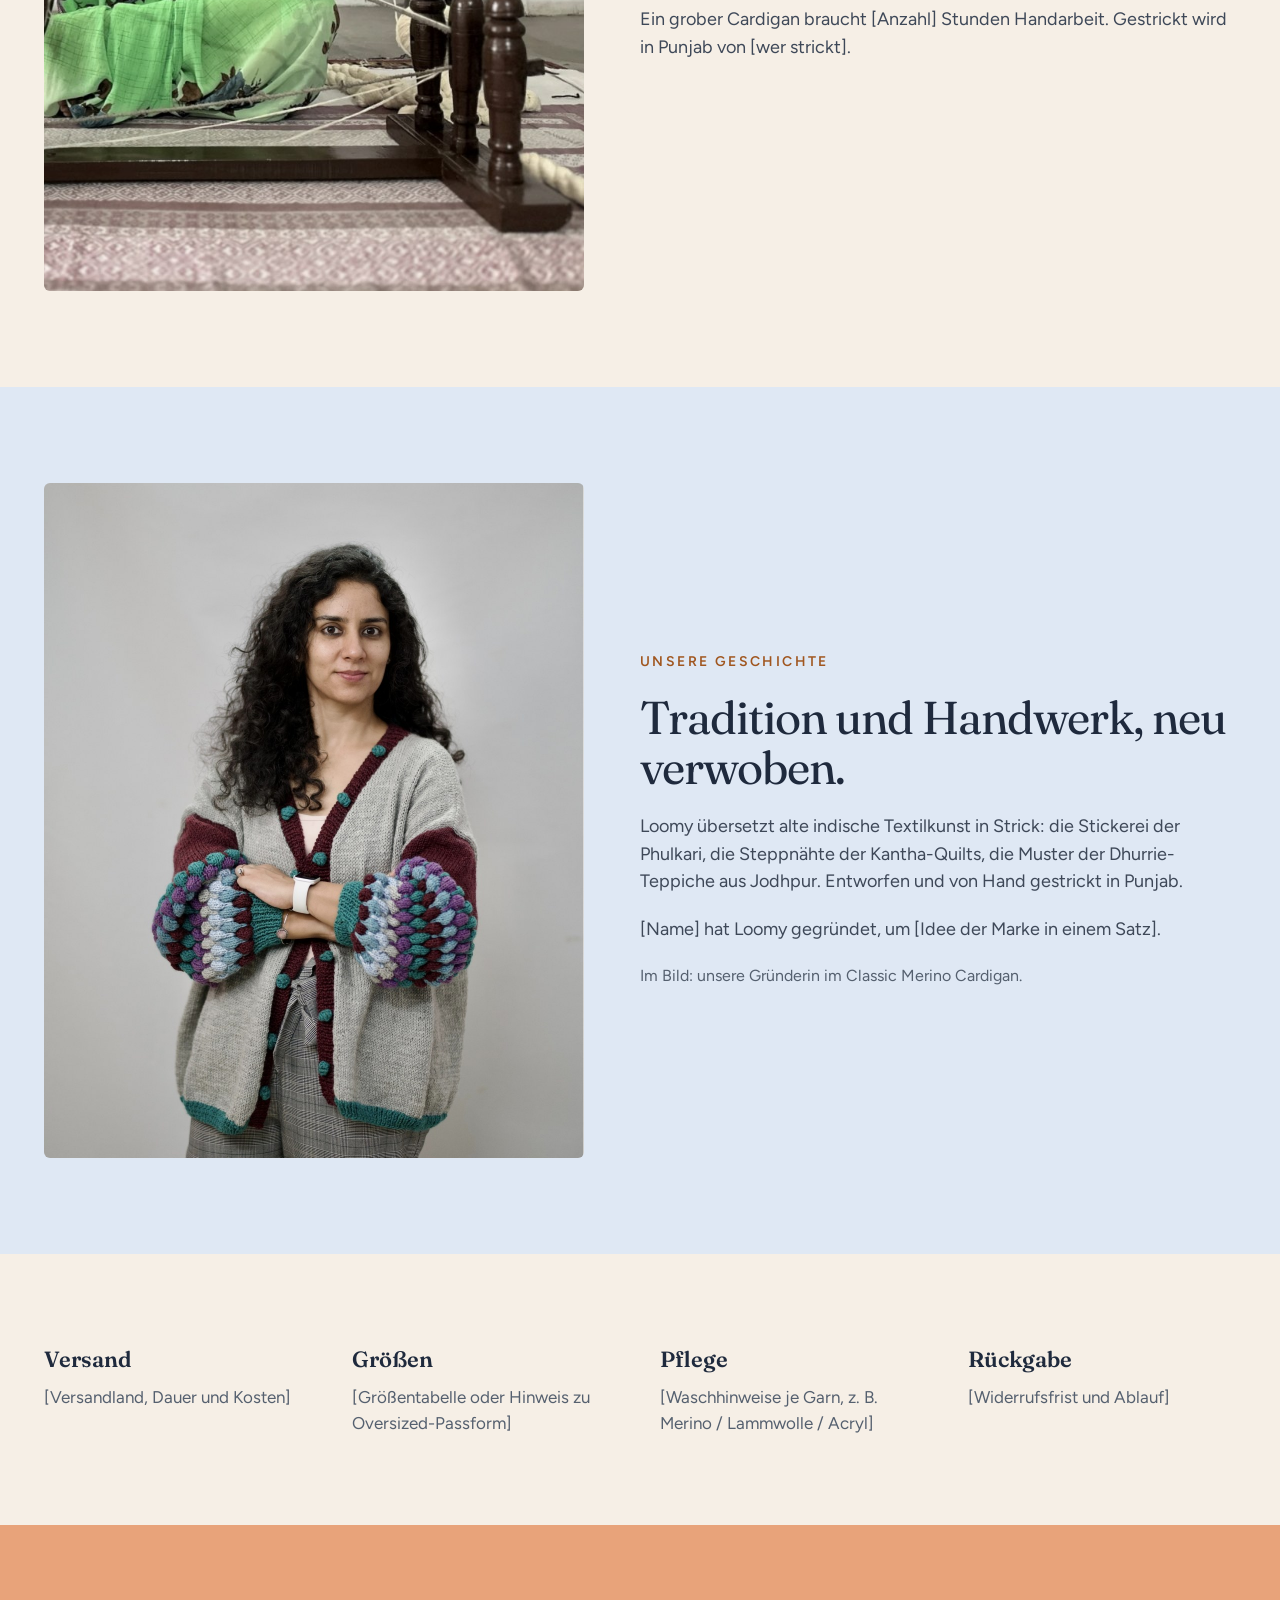
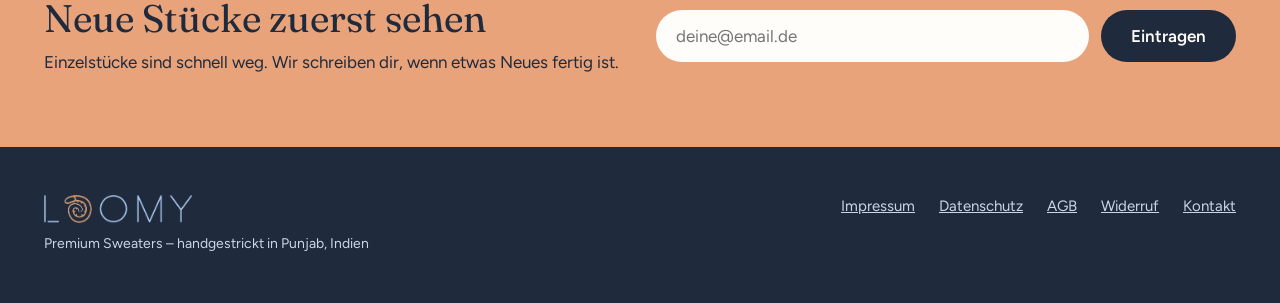
==== commit e60a2aea: "Schreibweise: in/aus Punjab statt im/aus dem Punjab Co-Authored-By: Claude Opus 5.5 <noreply@anthrop" ====
--- a/index.html
+++ b/index.html
@@ -4,7 +4,7 @@
 <meta charset="utf-8">
 <meta name="viewport" content="width=device-width, initial-scale=1">
 <meta name="robots" content="noindex, nofollow">
-<title>Loomy – Handgestrickt im Punjab</title>
+<title>Loomy – Handgestrickt in Punjab</title>
 <link rel="icon" href="img/logo.png">
 <link rel="preconnect" href="https://fonts.googleapis.com">
 <link rel="preconnect" href="https://fonts.gstatic.com" crossorigin>
@@ -166,7 +166,7 @@
 <main>
 <section id="top" class="wrap hero">
   <div class="hero-text">
-    <p class="eyebrow">Handgestrickt im Punjab</p>
+    <p class="eyebrow">Handgestrickt in Punjab</p>
     <h1 class="serif">Masche für Masche.<br><em>Stück für Stück.</em></h1>
     <p class="lead">Cardigans, Pullover und Jacken, von Hand gefertigt und inspiriert von indischer Textilkunst. Jedes Teil entsteht einzeln – mit Zeit, Farbe und einer eigenen Geschichte.</p>
     <div class="actions">
@@ -184,7 +184,7 @@
   <div class="wrap">
     <div><h3>Reine Handarbeit</h3><p>Gestrickt und gehäkelt von Hand, ohne Maschine.</p></div>
     <div><h3>Merino &amp; Lammwolle</h3><p>Viele Stücke aus Merino- und Lammwolle, das Material steht bei jedem Teil.</p></div>
-    <div><h3>Indisches Erbe</h3><p>Muster aus Phulkari, Kantha und Dhurrie, gestrickt im Punjab.</p></div>
+    <div><h3>Indisches Erbe</h3><p>Muster aus Phulkari, Kantha und Dhurrie, gestrickt in Punjab.</p></div>
   </div>
 </section>
 
@@ -204,7 +204,7 @@
   <div class="text">
     <p class="eyebrow">Aus dem Atelier</p>
     <h2 class="serif">Jedes Stück beginnt am Spinnrad.</h2>
-    <p class="body">Ein grober Cardigan braucht [Anzahl] Stunden Handarbeit. Gestrickt wird im Punjab von [wer strickt].</p>
+    <p class="body">Ein grober Cardigan braucht [Anzahl] Stunden Handarbeit. Gestrickt wird in Punjab von [wer strickt].</p>
   </div>
 </section>
 
@@ -214,7 +214,7 @@
     <div class="text">
       <p class="eyebrow">Unsere Geschichte</p>
       <h2 class="serif">Tradition und Handwerk, neu verwoben.</h2>
-      <p class="body">Loomy übersetzt alte indische Textilkunst in Strick: die Stickerei der Phulkari, die Steppnähte der Kantha-Quilts, die Muster der Dhurrie-Teppiche aus Jodhpur. Entworfen und von Hand gestrickt im Punjab.</p>
+      <p class="body">Loomy übersetzt alte indische Textilkunst in Strick: die Stickerei der Phulkari, die Steppnähte der Kantha-Quilts, die Muster der Dhurrie-Teppiche aus Jodhpur. Entworfen und von Hand gestrickt in Punjab.</p>
       <p class="body">[Name] hat Loomy gegründet, um [Idee der Marke in einem Satz].</p>
       <p class="body" style="font-size:16px;color:var(--muted)">Im Bild: unsere Gründerin im Classic Merino Cardigan.</p>
     </div>
@@ -247,7 +247,7 @@
   <div class="wrap">
     <div>
       <img src="img/logo.png" alt="Loomy">
-      <p>Premium Sweaters – handgestrickt im Punjab, Indien</p>
+      <p>Premium Sweaters – handgestrickt in Punjab, Indien</p>
     </div>
     <nav aria-label="Rechtliches">
       <a href="#top">Impressum</a>
